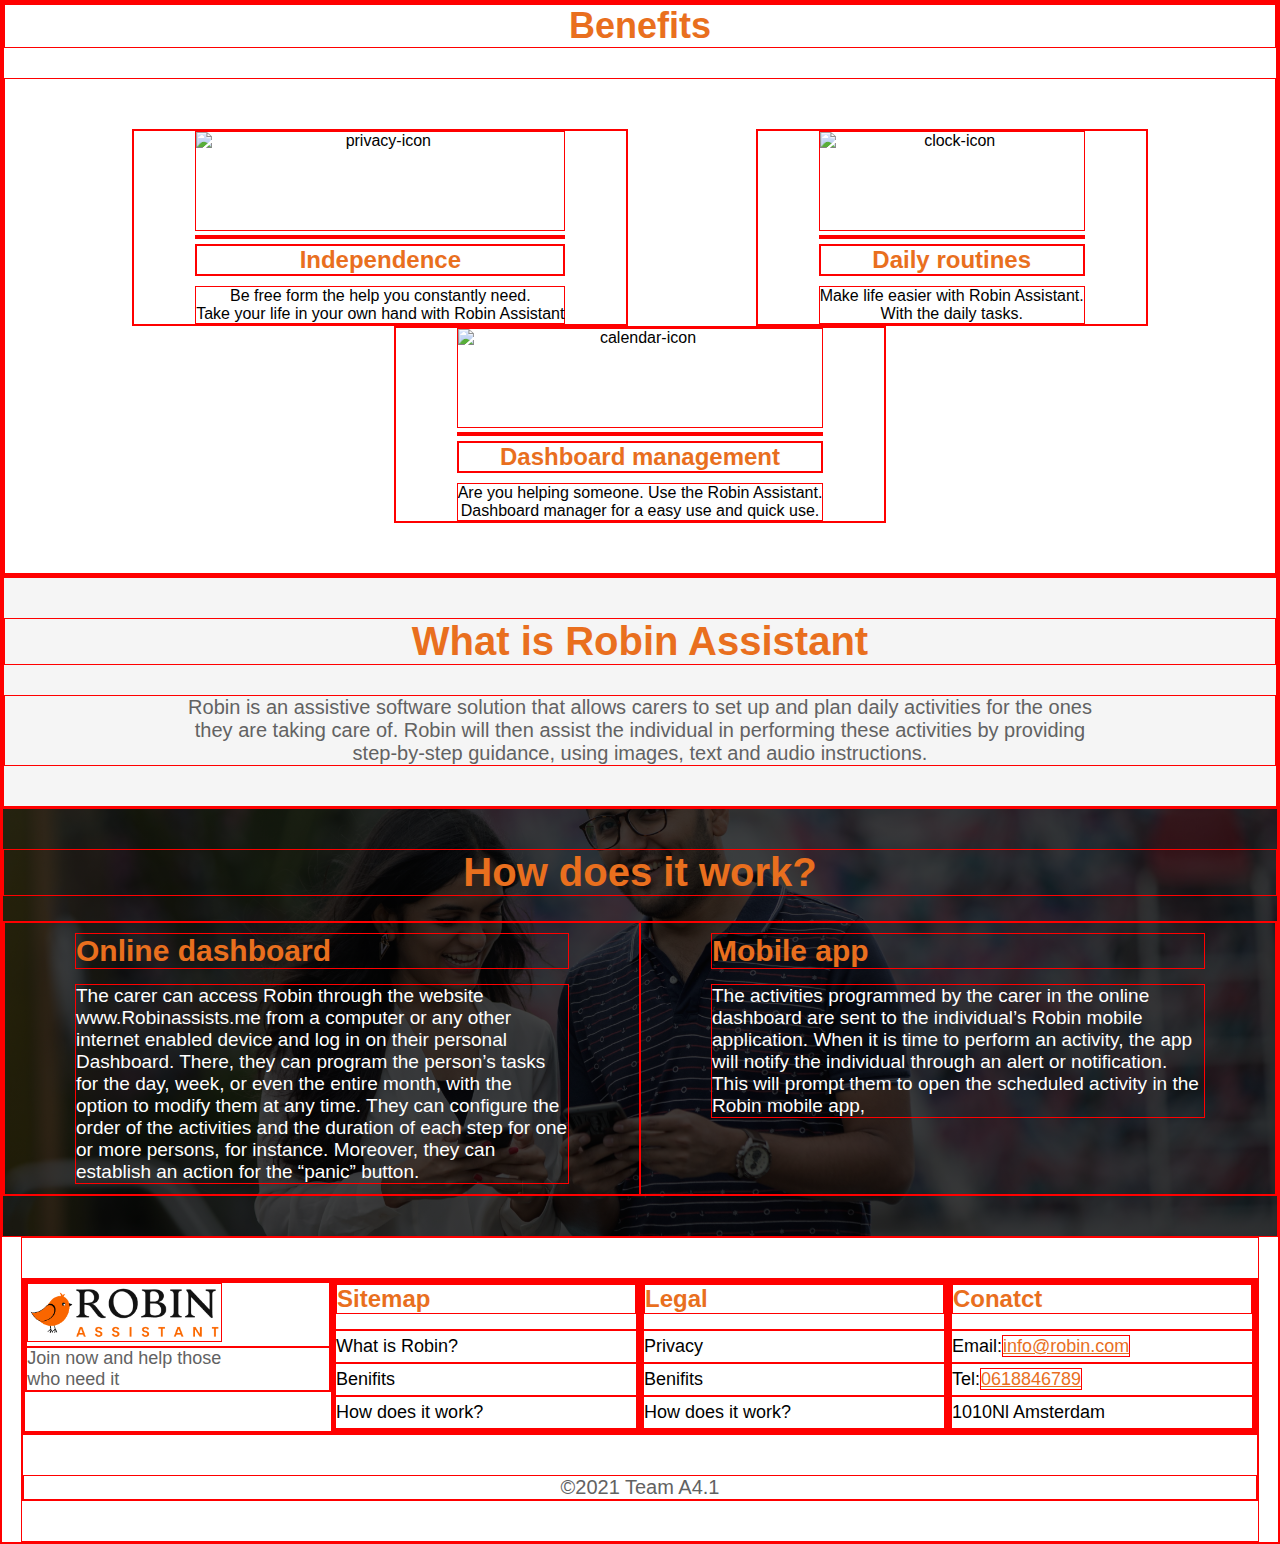
==== index.html @ 7939c88d "alles in de index geplakt" ====
<!DOCTYPE html>
<html lang="en">
<head>
    <meta charset="UTF-8">
    <meta http-equiv="X-UA-Compatible" content="IE=edge">
    <meta name="viewport" content="width=device-width, initial-scale=1.0">
    <title>Document</title>
    <link rel="stylesheet" href="benefits.css">
    <link rel="stylesheet" href="WhatisRobi.css">
    <link rel="stylesheet" href="HowdoesItWork.css">
    <link rel="stylesheet" href="footer.css">
</head>
<body>
    <section class="benefits">
        <div class="benefits__wrapper">
            <h1 class="benefits__head" style="text-align: center;">Benefits</h1>
            <ul class="benefits__list">
                <li class="benefits__item">
                    <div class="benefits__content">
                        <img class="benefits__icon" src="/Robin-Assistant/images/eye.svg" alt="privacy-icon">
                        <div class=""><hr></div>
                        <div class="benefits__title"><h2>Independence</h2></div>
                        <div class="benefits__text">Be free form the help you constantly need. <br> Take your life in your own hand with Robin Assistant</div>
                    </div>
                </li>
                <li class="benefits__item">
                    <div class="benefits__content">
                        <img class="benefits__icon" src="/Robin-Assistant/images/clock.svg" alt="clock-icon">
                        <div class=""><hr></div>
                        <div class="benefits__title"><h2>Daily routines</h2></div>
                        <div class="benefits__text">Make life easier with Robin Assistant. <br> With the daily tasks.</div>
                    </div>
                </li>
                <li class="benefits__item">
                    <div class="benefits__content">
                        <img class="benefits__icon" src="/Robin-Assistant/images/calendar.svg" alt="calendar-icon">
                        <div class=""><hr></div>
                        <div class="benefits__title"><h2>Dashboard management</h2></div>
                        <div class="benefits__text">Are you helping someone. Use the Robin Assistant. <br> Dashboard manager for a easy use and quick use.</div>
                    </div>
                </li>
            </ul>
        </div>
    </section>
    <section class="WhatisRobin">
        <div class="WhatisRobin__wrapper">
            <h1>What is Robin Assistant</h1>
            <p>Robin is an assistive software solution that allows carers to set up and plan daily activities for the ones <br>
                 they are taking care of. Robin will then assist the individual in performing these activities by providing <br>
                  step-by-step guidance, using images, text and audio instructions.</p>
        </div>
    </section>
    <section class="HowdoesItWork">
        <h1 class="HowdoesItWork__title">How does it work?</h1>
        <div class="HowdoesItWork__wrapper">
            <div class="HowdoesItWork__left">
                <h2 class="HowdoesItWork__title">Online dashboard</h2>
                <p class="HowdoesItWork__text">The carer can access Robin through the website www.Robinassists.me from a computer or any other internet enabled device and log in on their personal Dashboard. There, they can program the person’s tasks for the day, week, or even the entire month, with the option to modify them at any time. They can configure the order of the activities and the duration of each step for one or more persons, for instance. Moreover, they can establish an action for the “panic” button.</p>
            </div>
            <div class="HowdoesItWork__right">
                <h2 class="HowdoesItWork__title">Mobile app</h2>
                <p class="HowdoesItWork__text">The activities programmed by the carer in the online dashboard are sent to the individual’s Robin mobile application. When it is time to perform an activity, the app will notify the individual through an alert or notification. This will prompt them to open the scheduled activity in the Robin mobile app,</p>
            </div>
        </div>
    </section>
    <footer>
        <div class="footer__wrapper">
            <ul class="footer__list">
 
                <li class="footer__item footer__one">
                    <div class="footer__content">
                        <a href="#"><img class="footer__img" src="/images/robin-bird-nobg.png" alt="footer-logo"></a>
                        <p>Join now and help those <br> who need it</p>
                    </div>
                </li>
 
                <li class="footer__item footer__two">
                    <div class="footer__content">
                        <ul class="footer__list">
                            <li class="footer__item"><h2 class="footer__item--title">Sitemap</h2></li>
                            <li class="footer__item footer__item--li">What is Robin?</li>
                            <li class="footer__item footer__item--li">Benifits</li>
                            <li class="footer__item footer__item--li">How does it work?</li>
                        </ul>
                    </div>
                </li>
 
                <li class="footer__item footer__three">
                 <div class="footer__content">
                     <ul class="footer__list">
                         <li class="footer__item"><h2 class="footer__item--title">Legal</h2></li>
                         <li class="footer__item footer__item--li">Privacy</li>
                         <li class="footer__item footer__item--li">Benifits</li>
                         <li class="footer__item footer__item--li">How does it work?</li>
                     </ul>
                 </div>
                </li>
                
                <li class="footer__item footer__four">
                 <div class="footer__content">
                     <ul class="footer__list">
                         <li class="footer__item"><h2 class="footer__item--title">Conatct</h2></li>
                         <li class="footer__item footer__item--li">Email:<a href="">info@robin.com</a></li>
                         <li class="footer__item footer__item--li">Tel:<a href="">0618846789</a></li>
                         <li class="footer__item footer__item--li">1010Nl Amsterdam</li>
                     </ul>
                 </div>
                </li>
            </ul>
        </div>
        <div class="footer__lower">
         <p> &copy;2021 Team A4.1</p>
        </div>
     </footer>
</body>
</html>
---- benefits.css ----
*{
    margin: 0;
    padding: 0;
    border: 1px solid red;
    box-sizing: border-box;
    font-family: 'Noto Sans JP', sans-serif;
}
.benefits{
    
}
.benefits__wrapper{

}
.benefits__head{
    color:  #E96F1E;
    font-weight: 700;
    font-size: 36px;
}
.benefits__list{
padding: 50px 0;
display: flex;
flex-wrap: wrap;
list-style-type: none;
justify-content: space-evenly;
}
.benefits__item{

}
.benefits__content{
    display: flex;
    flex-direction: column;
    padding: 0 61px;
    text-align: center;
}
.benefits__title{
    color:  #E96F1E;
    font-weight: 700;
    margin: 5px 0 10px 0;
}
.benefits__icon{
    height: 100px;
    width: auto;
    margin-bottom: 4px;
}


@media(max-width: 425px) { 
    .benefits__item{
margin-bottom: 20px;
    }
 }
@media (min-width: 426px) and (max-width: 768px) { 
    .benefits__item{
        margin-bottom: 20px;
            }
 }
 @media (min-width: 769px) and (max-width: 1024px) { 
    .benefits__item{
        margin-bottom: 20px;
            }
 }
---- WhatisRobi.css ----
*{
    margin: 0;
    padding: 0;
    border: 1px solid red;
    box-sizing: border-box;
    font-family: 'Noto Sans JP', sans-serif;
}
.WhatisRobin{
    background-color: #F5F5F5;
}
.WhatisRobin__wrapper{
    padding: 40px 0;
   text-align: center;

   
}
h1{
    margin-bottom: 30px;
    color: #E96F1E;
    font-size: 40px;
}
p{
    color: #626262; 
    font-size: 20px;
}
---- HowdoesItWork.css ----
*{
    margin: 0;
    padding: 0;
    border: 1px solid red;
    box-sizing: border-box;
    font-family: 'Noto Sans JP', sans-serif;
}
.HowdoesItWork {
    background-image:
    linear-gradient(to bottom, rgba(0, 0, 0, 0.73), rgba(0, 0, 0, 0.73)),
    url('images/StockSnap_6XELVX8KAN.jpg');
    background-color: #cccccc; /* Used if the image is unavailable */
    
    background-position: center; /* Center the image */
    background-repeat: no-repeat; /* Do not repeat the image */
    background-size: cover; /* Resize the background image to cover the entire container */
  }
  .HowdoesItWork{
      padding: 40px 0;
  }

  .HowdoesItWork__wrapper{
      display: flex;
      text-align: center;
      flex-wrap: wrap;
  }
  .HowdoesItWork__left{
      padding: 10px 70px;
      flex: 1 1 50%;
  }
  .HowdoesItWork__right{
    padding: 10px 70px;
    flex: 1 1 50%;
}
.HowdoesItWork .HowdoesItWork__title{
    color: #E96F1E;
    text-align: center;
    font-size: 40px;
    margin-bottom: 25px;
}
.HowdoesItWork__left .HowdoesItWork__title{
    color: #E96F1E;
    text-align: left;
    font-size: 30px;
    margin-bottom: 15px;
}
.HowdoesItWork__right .HowdoesItWork__title{
    color: #E96F1E;
    text-align: left;
    font-size: 30px;
    margin-bottom: 15px;
}

.HowdoesItWork__left .HowdoesItWork__text{
    color: #fff;
    text-align: left;
    font-size: 19px;
}
.HowdoesItWork__right .HowdoesItWork__text{
    color: #fff;
    text-align: left;
    font-size: 19px;
}
---- footer.css ----
* {
    margin: 0;
    padding: 0;
    box-sizing: border-box;
}


footer {
    max-width: 97%;
    margin: auto;
    font-family: 'Noto Sans JP', sans-serif;
    border: 1px solid red;
    padding: 40px 0;
}
.footer__wrapper{
    
}
.footer__wrapper .footer__list {
    display: flex;
    list-style-type: none;
    justify-content: space-evenly;
    flex-wrap: wrap;
}

.footer__wrapper .footer__list .footer__item {
    flex: 1 1 25%;
}

.footer__content {
    display: flex;
    flex-direction: column;
}
.footer__content p{
        font-size: 18px;
}
.footer__item--title {
    color:  #E96F1E;
font-weight: 700;
margin-bottom: 15px;
}
.footer__two .footer__content .footer__list {
    display: flex;
    flex-direction: column;
}

.footer__three .footer__content .footer__list {
    display: flex;
    flex-direction: column;
}

.footer__four .footer__content .footer__list {
    display: flex;
    flex-direction: column;
}

.footer__one .footer__content .footer__img {
    height: 59px;
    width: auto;
}
li.footer__item.footer__item--li {
    padding: 5px 0;
    font-size: 18px;
}
.footer__lower{
    padding: 40px 0 0 0;
    text-align: center;
    color: #959595;
}
li a{
color: #E96F1E;
}

@media(max-width: 425px) { 
    .footer__one{
        margin-bottom: 20px;
    }
    .footer__wrapper .footer__list .footer__item {
        flex: 1 1 100%;
    }
    ul.footer__list {
        text-align: center;
    }
 }
@media (min-width: 426px) and (max-width: 768px) { 
    .footer__wrapper .footer__list .footer__item {
        flex: 1 1 50%;
    }
    ul.footer__list {
        text-align: center;
    }
 }
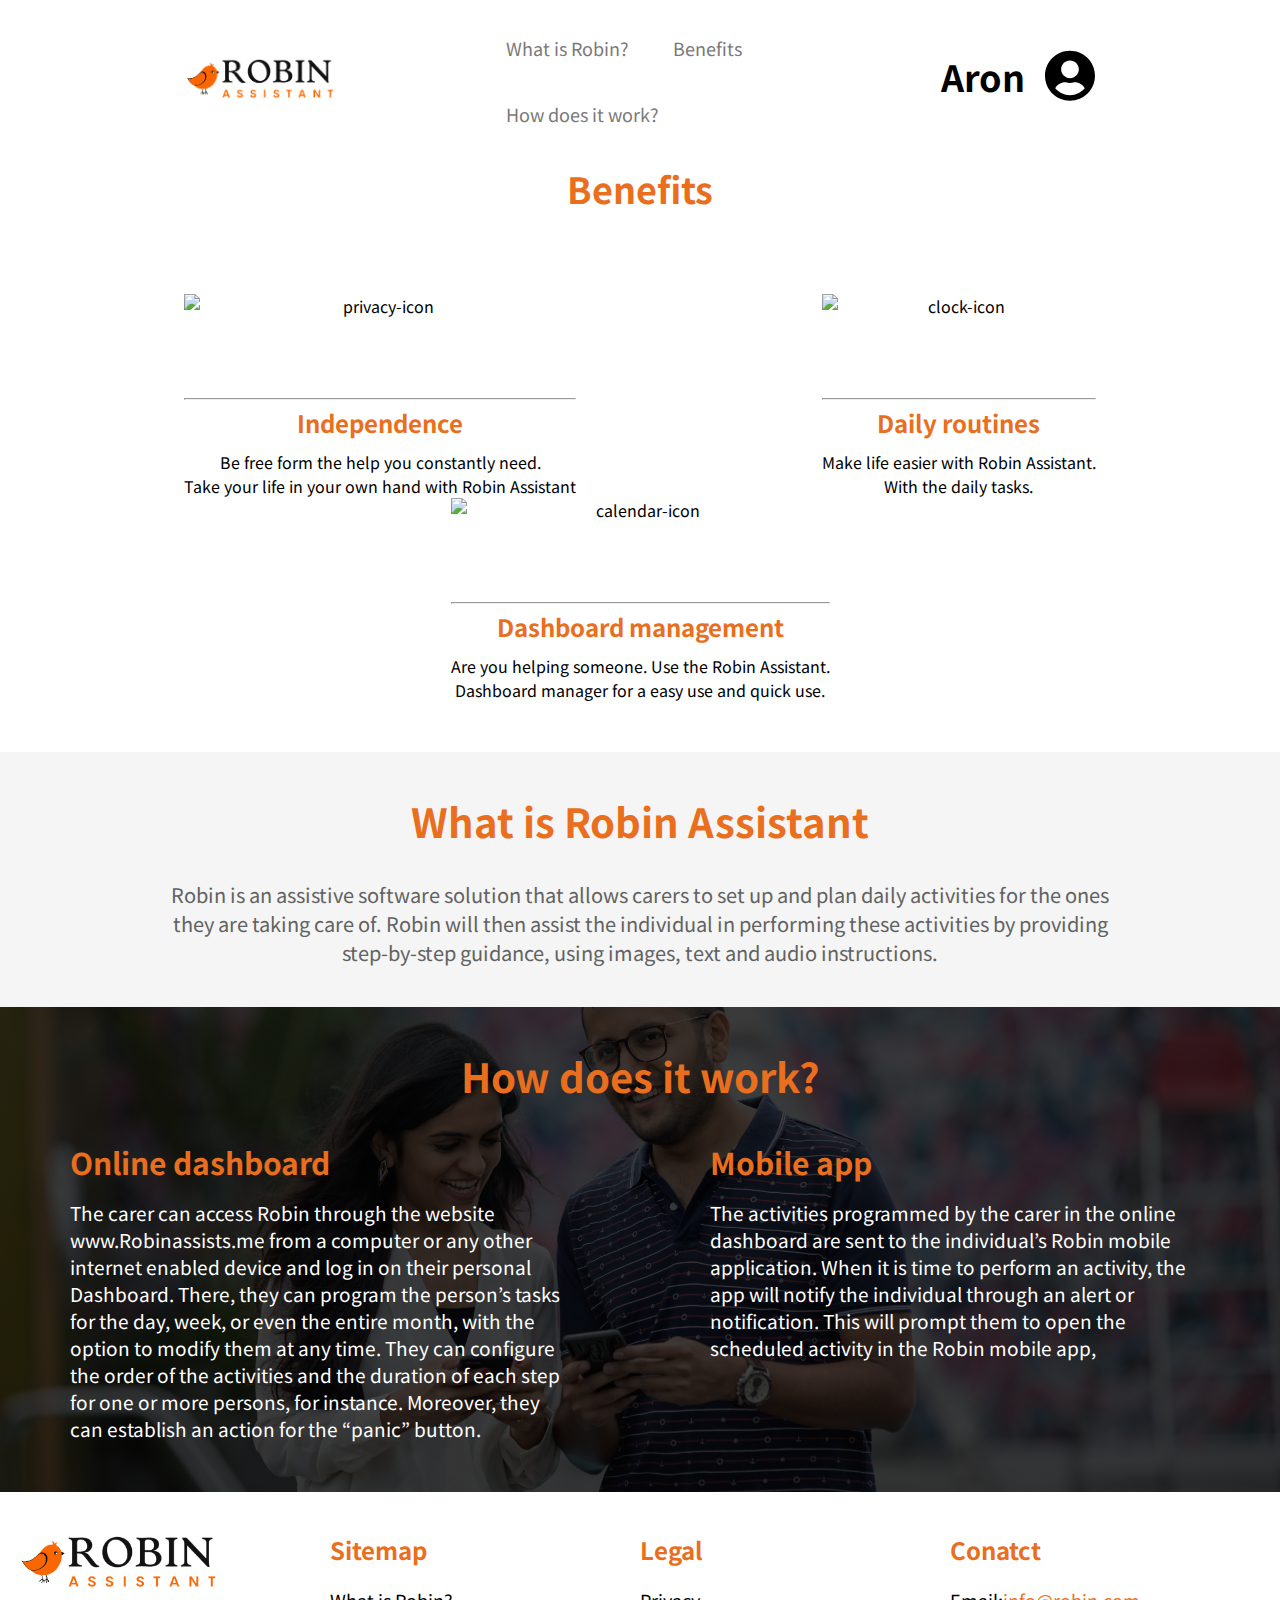
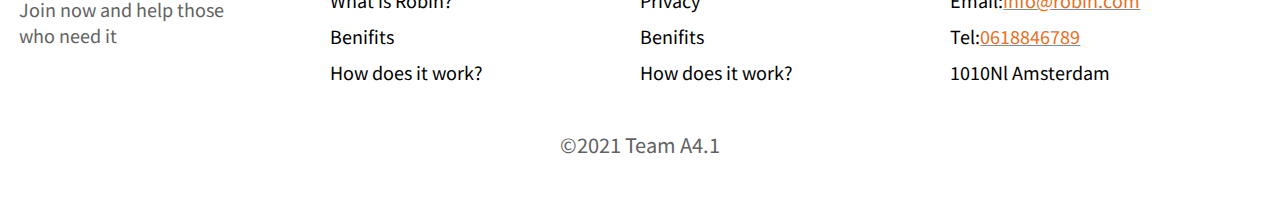
==== commit ceb10d0d: "Updated index with header" ====
--- a/index.html
+++ b/index.html
@@ -3,14 +3,61 @@
 <head>
     <meta charset="UTF-8">
     <meta http-equiv="X-UA-Compatible" content="IE=edge">
+    <meta name="description" content="">
+    <meta name="keywords" content="">
     <meta name="viewport" content="width=device-width, initial-scale=1.0">
-    <title>Document</title>
+    <link href="https://fonts.googleapis.com/css2?family=Noto+Sans+JP:wght@300;400;700&display=swap" rel="stylesheet">
+    <title>Robin Assistant</title>
+    <link rel="stylesheet" href="header.css">
     <link rel="stylesheet" href="benefits.css">
     <link rel="stylesheet" href="WhatisRobi.css">
     <link rel="stylesheet" href="HowdoesItWork.css">
     <link rel="stylesheet" href="footer.css">
 </head>
 <body>
+    <header>
+        <div class="container">
+            <div class="header__top">
+                <div class="mobile-btn">
+                    <a class=""><svg viewBox="0 0 100 80" width="40" height="40">
+                        <rect width="100" height="20"></rect>
+                        <rect y="30" width="100" height="20"></rect>
+                        <rect y="60" width="100" height="20"></rect>
+                      </svg></a>
+                </div>
+
+            </div>
+
+            <div class="header__bottom">
+                
+                <div class="logo">
+                    <a href="#"><img src="images/robin-bird-nobg.png" alt="Het logo van Robin Assistant."></a>
+                </div>
+        
+                <nav class="navbar">
+                    <div class="nav__wrapper">
+                        <ul>
+                            <li class="nav__item"><a href="#">What is Robin?</a></li>
+                            <li class="nav__item"><a href="#">Benefits</a></li>
+                            <li class="nav__item"><a href="#">How does it work?</a></li>
+                        </ul>
+                    </div>
+                </nav>
+               
+                    <a class="user" href="">
+                        <span class="user__name">Aron</span>
+                        <div class="user__image">                           
+                            <svg aria-hidden="true" focusable="false" data-prefix="fas" data-icon="user-circle" class="svg-inline--fa fa-user-circle fa-w-16" role="img" xmlns="http://www.w3.org/2000/svg" viewBox="0 0 496 512">
+                            <path fill="currentColor" d="M248 8C111 8 0 119 0 256s111 248 248 248 248-111 248-248S385 8 248 8zm0 96c48.6 0 88 39.4 88 88s-39.4 88-88 88-88-39.4-88-88 39.4-88 88-88zm0 344c-58.7 0-111.3-26.6-146.5-68.2 18.8-35.4 55.6-59.8 98.5-59.8 2.4 0 4.8.4 7.1 1.1 13 4.2 26.6 6.9 40.9 6.9 14.3 0 28-2.7 40.9-6.9 2.3-.7 4.7-1.1 7.1-1.1 42.9 0 79.7 24.4 98.5 59.8C359.3 421.4 306.7 448 248 448z"></path></svg>
+                        </div>
+                    </a>
+    
+            
+    
+            </div>
+
+        </div>
+    </header>
     <section class="benefits">
         <div class="benefits__wrapper">
             <h1 class="benefits__head" style="text-align: center;">Benefits</h1>
@@ -112,5 +159,8 @@
          <p> &copy;2021 Team A4.1</p>
         </div>
      </footer>
+
+     
+    <script src="header.js"></script>
 </body>
 </html>--- a/header.css
+++ b/header.css
@@ -0,0 +1,152 @@
+* {
+    margin: 0;
+    padding: 0;
+    box-sizing: border-box;
+}
+
+.container {
+    max-width: 1300px;
+    margin: 0 auto;
+    padding: 0 15px;
+}
+
+.header__top {
+    position: relative;
+}
+
+.header__bottom {
+    display: flex;
+    justify-content: space-between;
+    padding: 15px 0;
+    align-items: center;
+    
+}
+
+header .logo img{
+    max-width: 150px;
+}
+
+nav {
+    display: none;
+    position: absolute;
+    top: 0;
+    left: 0;
+    width: 100%;
+    height: 100%;
+    background: #000000;
+    padding-top: 80px;
+}
+
+nav.is-open { display: block; }
+
+
+nav ul {
+    padding: 0;
+    margin: 0;
+    list-style-type: none;
+}
+
+
+
+.nav__item a {
+    text-decoration: none;
+    padding: 20px;
+    color: #ffffff;
+    display: block;
+    font-size: 18px;
+}
+
+.user {
+    color: #000000;
+    text-decoration: none;
+    display: inline-block;
+    font-weight: bold;
+    font-size: 36px;
+    display: flex;
+}
+
+
+.user__image { 
+    width: 50px;
+    margin-left: 20px;
+}
+
+.user__name {
+    display: none;
+ }
+
+.mobile-btn {
+    z-index: 100;
+    padding: 20px 0;
+    fill: #7A7979;
+    display: inline-block;
+    position: relative;
+}
+
+button {
+    padding: 0;
+    margin: 0;
+    background: none;
+    border: none;
+}
+
+/*****MEDIA QUERIES*****/
+
+
+@media screen and (min-width: 425px) {
+    .user__name {
+        display: block;
+    }
+}
+
+@media screen and (min-width: 768px) {
+
+    .container {
+        max-width: 675px;
+    }
+
+
+    
+}
+
+@media screen and (min-width: 1024px) {
+
+    .container {
+        max-width: 940px;
+    }
+
+    .nav__item {
+        display: inline-block;
+    }
+
+    .nav__item a {
+        color: #7A7979;
+    }
+
+    .nav__item a:hover {
+        color: #000000;
+    }
+    
+    nav {
+        display: block;
+        position: static;
+        padding: 0;
+        background: none;
+        width: 50%;
+        margin-left: auto;
+    }
+    
+
+    .mobile-btn {
+        display: none;
+    }
+    
+}
+
+
+@media screen and (min-width: 1400px) {
+    .container {
+        max-width: 1200px;
+    }
+
+}
--- a/benefits.css
+++ b/benefits.css
@@ -1,7 +1,7 @@
 *{
     margin: 0;
     padding: 0;
-    border: 1px solid red;
+    /* border: 1px solid red; */
     box-sizing: border-box;
     font-family: 'Noto Sans JP', sans-serif;
 }
--- a/WhatisRobi.css
+++ b/WhatisRobi.css
@@ -1,7 +1,7 @@
 *{
     margin: 0;
     padding: 0;
-    border: 1px solid red;
+    /* border: 1px solid red; */
     box-sizing: border-box;
     font-family: 'Noto Sans JP', sans-serif;
 }
--- a/HowdoesItWork.css
+++ b/HowdoesItWork.css
@@ -1,7 +1,7 @@
 *{
     margin: 0;
     padding: 0;
-    border: 1px solid red;
+    /* border: 1px solid red; */
     box-sizing: border-box;
     font-family: 'Noto Sans JP', sans-serif;
 }
--- a/footer.css
+++ b/footer.css
@@ -9,7 +9,7 @@
     max-width: 97%;
     margin: auto;
     font-family: 'Noto Sans JP', sans-serif;
-    border: 1px solid red;
+    /* border: 1px solid red; */
     padding: 40px 0;
 }
 .footer__wrapper{
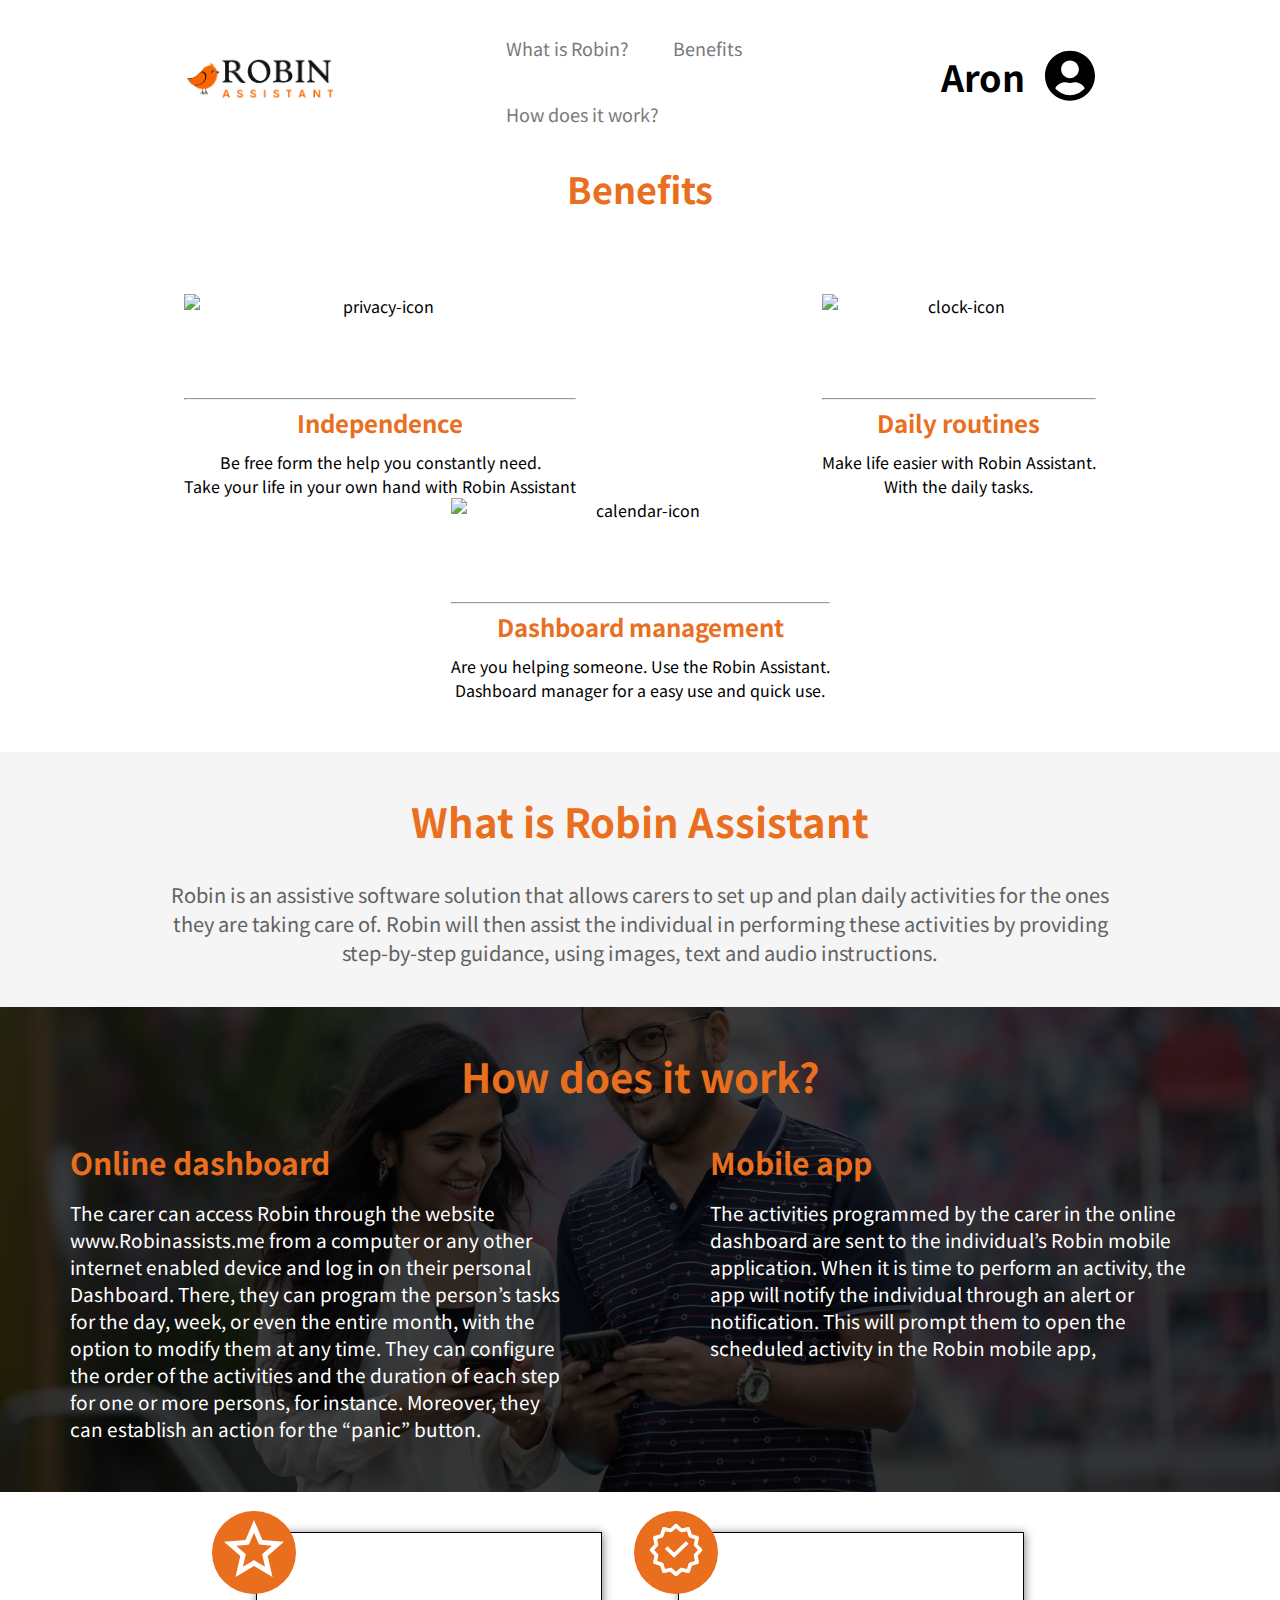
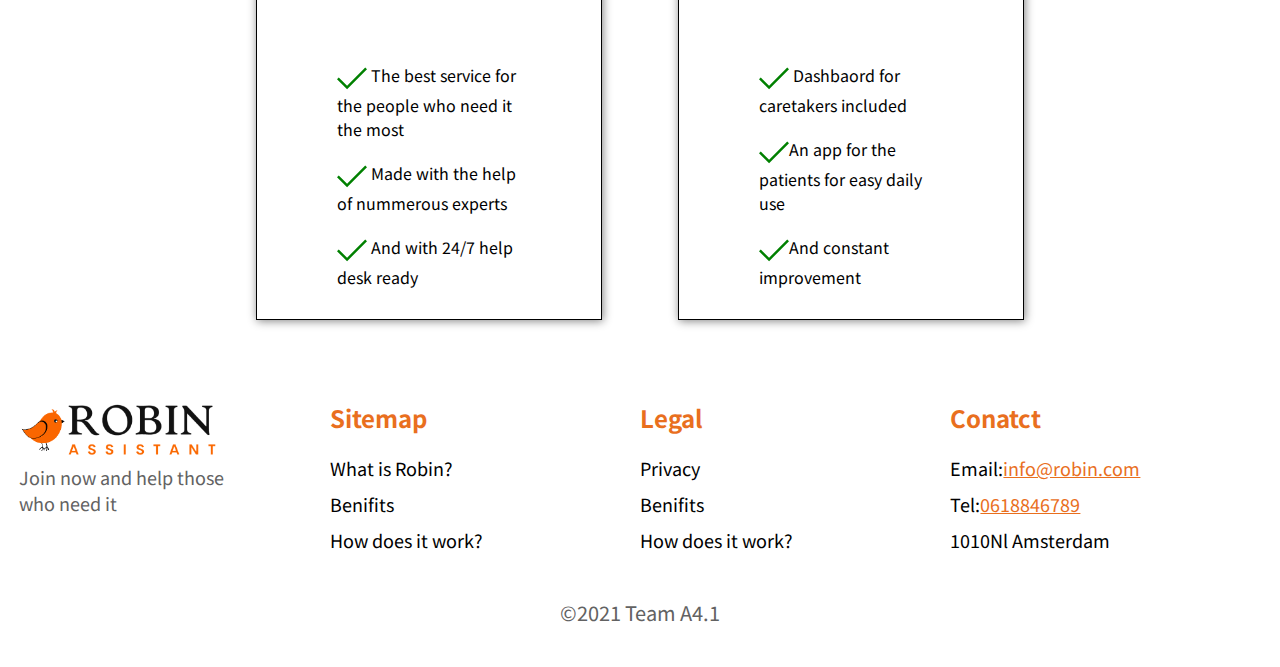
==== commit 0366453a: "card helemaal responsive plus included in index.html" ====
--- a/index.html
+++ b/index.html
@@ -12,6 +12,7 @@
     <link rel="stylesheet" href="benefits.css">
     <link rel="stylesheet" href="WhatisRobi.css">
     <link rel="stylesheet" href="HowdoesItWork.css">
+    <link rel="stylesheet" href="cards.css">
     <link rel="stylesheet" href="footer.css">
 </head>
 <body>
@@ -110,6 +111,44 @@
             </div>
         </div>
     </section>
+    <section class="cards">
+        <div class="cards__wrapper">
+            <ul class="cards__list">
+                <li class="cards__item">
+                    <div class="cards__inner">
+                        <div class="cards__top">
+                            <div class="cards__circle">
+                                <img src="/images/star.svg" style="height: 60px; width: auto; text-align: center;" alt="icons">
+                        </div>
+                    </div>
+                    <div class="cards__bottom">
+                        <ul class="cards__list">
+                            <li class="cards__item"><img class="cards__item--check" src="/images/check.svg" alt="green-check">  The best service for the people who need it the most</li>
+                            <li class="cards__item"><img class="cards__item--check" src="/images/check.svg" alt="green-check">  Made with the help of nummerous experts</li>
+                            <li class="cards__item"><img class="cards__item--check" src="/images/check.svg" alt="green-check">  And with 24/7 help desk ready</li>
+                        </ul>
+                    </div>
+                    </div>
+                </li>
+                <li class="cards__item">
+                    <div class="cards__inner">
+                        <div class="cards__top">
+                            <div class="cards__circle">
+                                <img src="/images/card-check.svg" style="height: 60px; width: auto; text-align: center;" alt="icons">
+                            </div>
+                        </div>
+                        <div class="cards__bottom">
+                            <ul class="cards__list">
+                                <li class="cards__item"><img class="cards__item--check" src="/images/check.svg" alt="green-check">  Dashbaord for caretakers included</li>
+                                <li class="cards__item"><img class="cards__item--check" src="/images/check.svg" alt="green-check">An app for the patients for easy daily use</li>
+                                <li class="cards__item"><img class="cards__item--check" src="/images/check.svg" alt="green-check">And constant improvement</li>
+                            </ul>
+                        </div>
+                    </div>
+                </li>
+            </ul>
+        </div>
+    </section>
     <footer>
         <div class="footer__wrapper">
             <ul class="footer__list">
--- a/HowdoesItWork.css
+++ b/HowdoesItWork.css
@@ -60,4 +60,15 @@
     color: #fff;
     text-align: left;
     font-size: 19px;
-}+}
+
+@media(max-width: 425px) { 
+    .HowdoesItWork__left {
+        padding: 9px 10px;
+        flex: 1 1 50%;
+    }
+    .HowdoesItWork__right {
+        padding: 9px 10px;
+        flex: 1 1 50%;
+    }
+ }--- a/cards.css
+++ b/cards.css
@@ -0,0 +1,114 @@
+*{
+    margin: 0;
+    padding: 0;
+    /* border: 1px solid red; */
+    box-sizing: border-box;
+    font-family: 'Noto Sans JP', sans-serif;
+}
+
+.cards{
+    padding: 40px 0;
+}
+.cards__wrapper{
+   max-width: 60%;
+   margin: 0 auto;
+}
+.cards__wrapper .cards__list{
+ display: flex;
+ justify-content: space-between;
+}
+.cards__wrapper .cards__list .cards__item{
+ flex: 0 1 45%;
+ list-style-type: none;
+ border: 1px solid black;
+ box-shadow: 1px 1px 9px gray;
+
+
+}
+
+.cards__wrapper .cards__list .cards__item .cards__inner{
+ flex-direction: column;
+ padding: 20px 80px;
+}
+.cards__wrapper .cards__list .cards__item .cards__inner .cards__bottom .cards__list{
+    flex-direction: column;
+   }
+   .cards__wrapper .cards__list .cards__item .cards__inner .cards__bottom .cards__list .cards__item{
+    list-style-type: none;
+    box-shadow: none;
+    border: none;
+    padding: 10px 0
+    
+   }
+
+   .cards__top{
+      position: relative;
+      height: 100px;
+   }
+   .cards__top .cards__circle{
+       border-radius: 100px;
+       padding: 9px 12px;
+       background-color: #E96F1E;
+       position: absolute;
+       top: -42px;
+       right: 225px;
+   }
+   .cards__bottom{
+    text-align: left;
+}
+.cards__item--check{
+    height: 30px;
+    vertical-align:middle;
+    width: auto;
+}
+
+@media(max-width: 425px) { 
+    .cards__wrapper .cards__list{
+        display: flex;
+        justify-content: space-between;
+        flex-wrap: wrap;
+       }
+    .cards__top .cards__circle {
+        top: -42px;
+        right: 82px;
+    }
+    .cards__wrapper .cards__list .cards__item .cards__inner {
+        flex-direction: column;
+        padding: 20px 16px;
+    }
+    .cards__wrapper {
+        max-width: 90%;
+        margin: 0 auto;
+    }
+    .cards__wrapper .cards__list .cards__item {
+        flex: 1 1 100%;
+        list-style-type: none;
+        border: 1px solid black;
+        box-shadow: 1px 1px 9px grey;
+        margin-bottom: 9px;
+    }
+ }
+@media (min-width: 426px) and (max-width: 768px) { 
+    .cards__top .cards__circle {
+        top: -42px;
+        right: 91px;
+    }
+    .cards__wrapper .cards__list .cards__item .cards__inner {
+        flex-direction: column;
+        padding: 20px 16px;
+    }
+    .cards__wrapper {
+        max-width: 89%;
+        margin: 0 auto;
+    }
+ }
+ @media (min-width: 769px) and (max-width: 1024px) { 
+    .cards__top .cards__circle {
+        top: -42px;
+        right: 91px;
+    }
+    .cards__wrapper .cards__list .cards__item .cards__inner {
+        flex-direction: column;
+        padding: 20px 16px;
+    }
+ }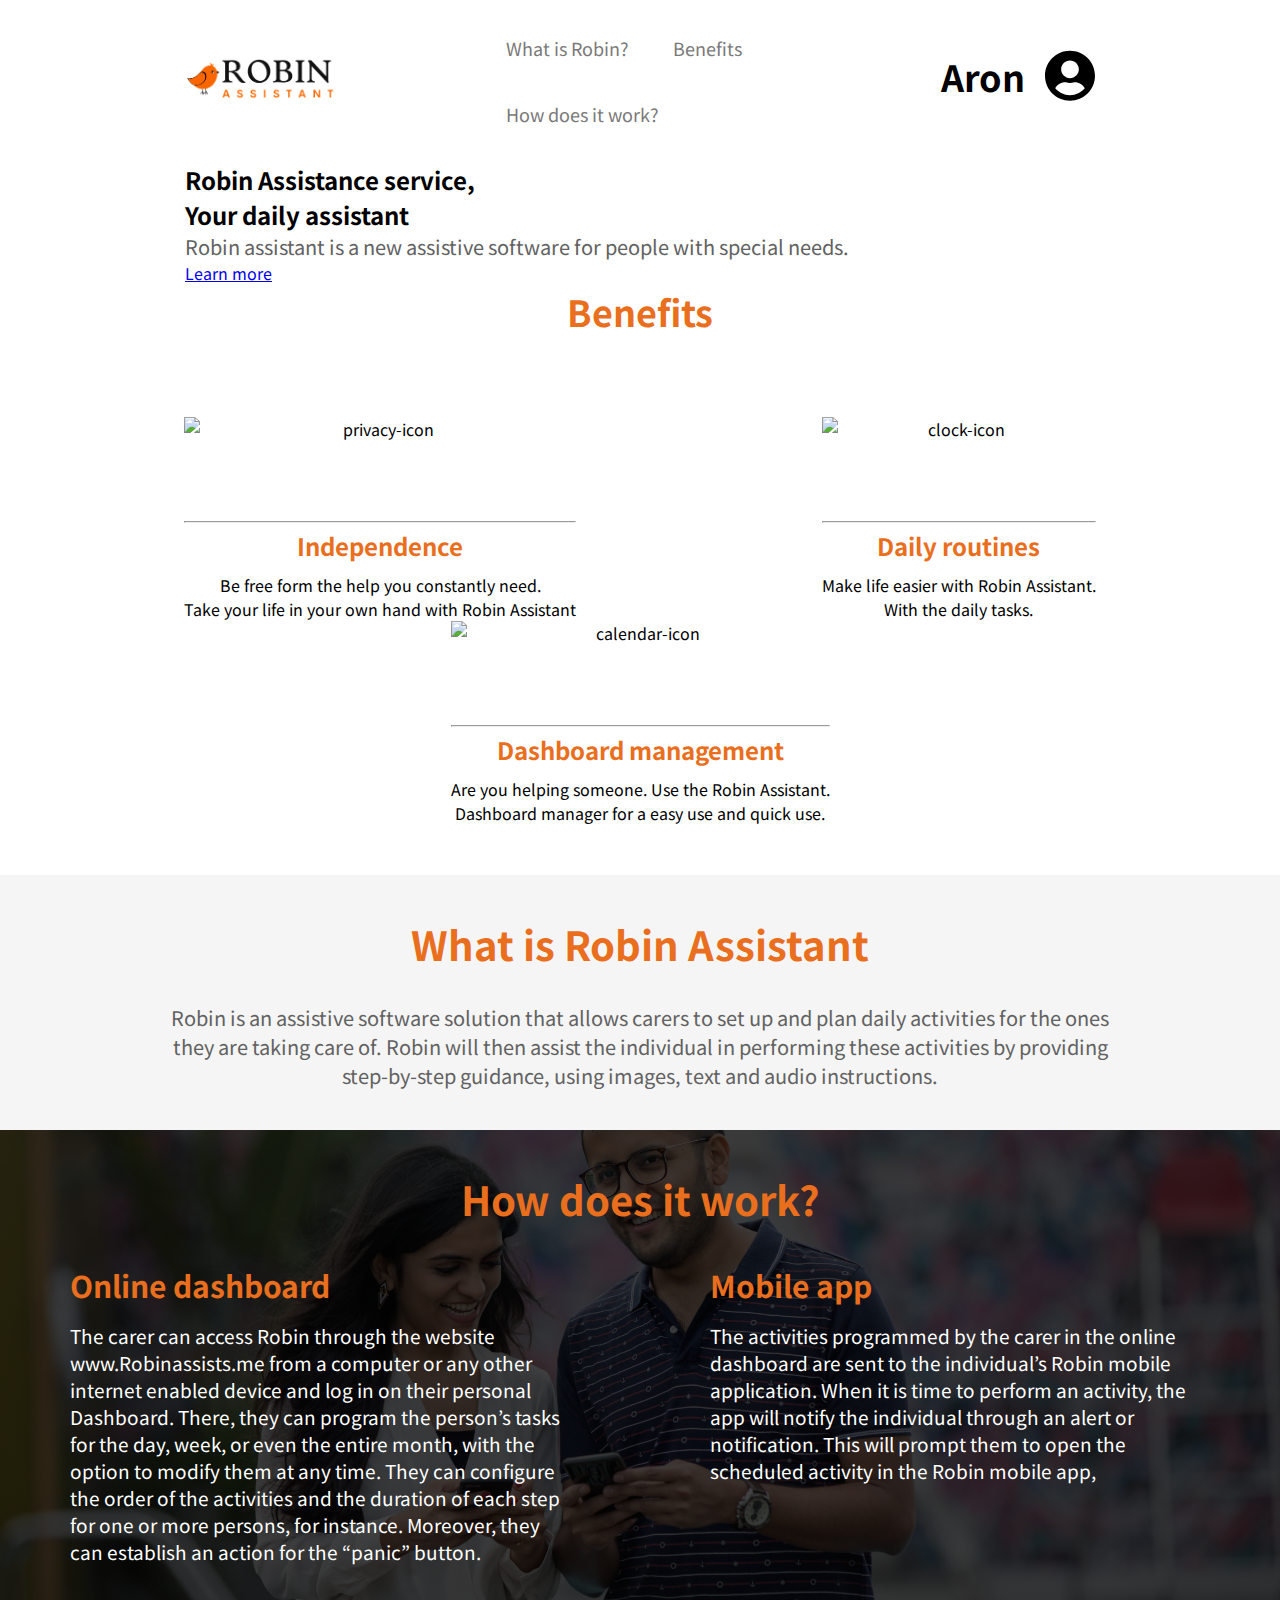
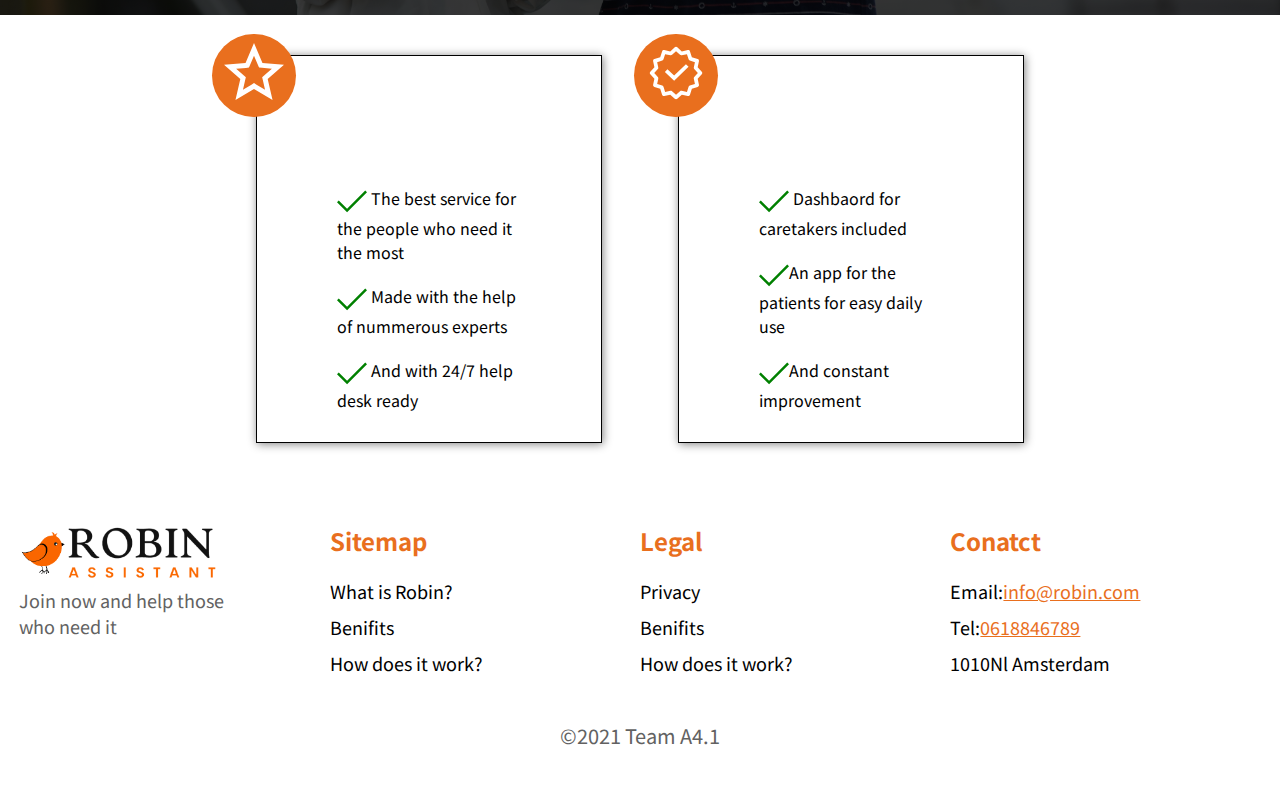
==== commit b796b838: "Update index.html" ====
--- a/index.html
+++ b/index.html
@@ -59,6 +59,15 @@
 
         </div>
     </header>
+    <div class="banner">
+        <div class="container">
+
+            <h2>Robin Assistance service, <br> Your daily assistant</h2>
+            <p>Robin assistant is a new assistive software for people with special needs.</p>
+            <a class="button" href="#">Learn more</a>
+
+        </div>
+    </div>
     <section class="benefits">
         <div class="benefits__wrapper">
             <h1 class="benefits__head" style="text-align: center;">Benefits</h1>
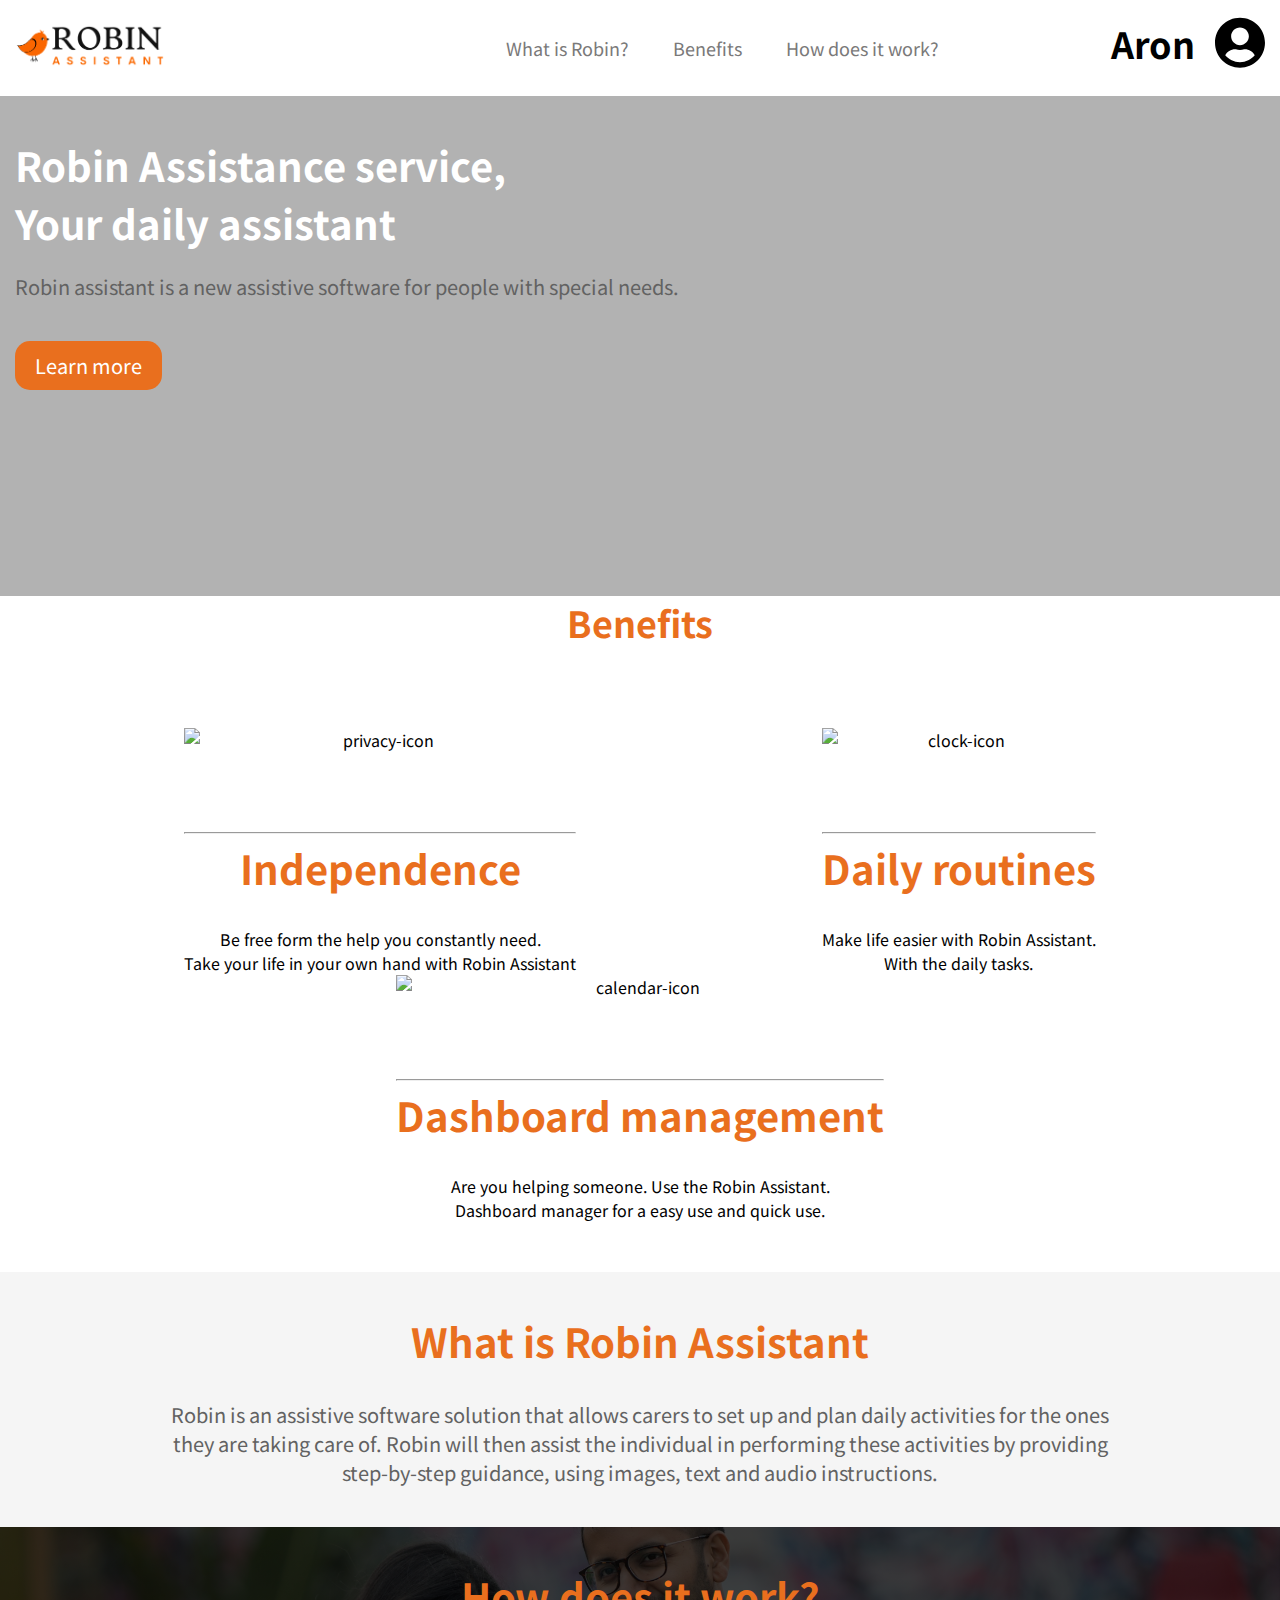
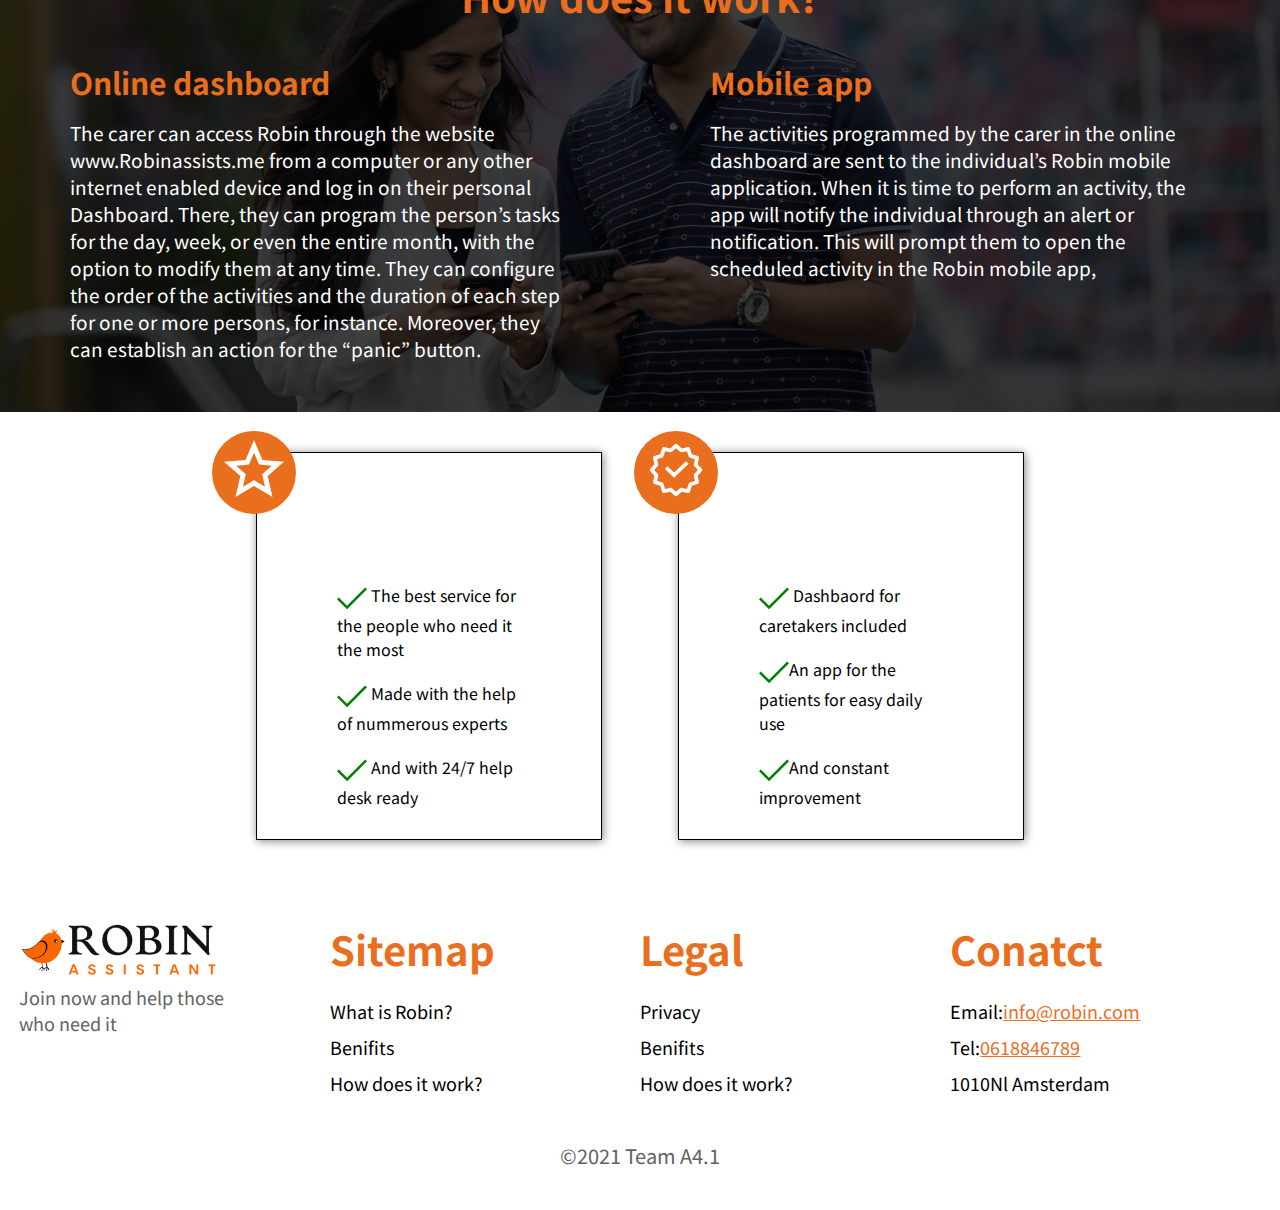
==== commit 246d0067: "Update index.html" ====
--- a/index.html
+++ b/index.html
@@ -9,6 +9,7 @@
     <link href="https://fonts.googleapis.com/css2?family=Noto+Sans+JP:wght@300;400;700&display=swap" rel="stylesheet">
     <title>Robin Assistant</title>
     <link rel="stylesheet" href="header.css">
+    <link rel="stylesheet" href="banner.css">
     <link rel="stylesheet" href="benefits.css">
     <link rel="stylesheet" href="WhatisRobi.css">
     <link rel="stylesheet" href="HowdoesItWork.css">
--- a/banner.css
+++ b/banner.css
@@ -0,0 +1,51 @@
+* {
+    margin: 0;
+    padding: 0;
+    box-sizing: border-box;
+}
+
+
+h2 {
+    font-size: 3rem;
+    margin-bottom: 20px;
+}
+
+
+.banner {
+    background: linear-gradient(0deg, rgba(0, 0, 0, 0.3), rgba(0, 0, 0, 0.3)), url('images/StockSnap_KJZZ3VQWN9.jpg');
+    height: 500px;
+    color: #ffff;
+    font-size: 20px;
+    padding: 40px 0;
+    
+}
+
+
+.button {
+    padding: 10px 20px;
+    background: #E96F1E;
+    color: #ffff;
+    display: inline-block;
+    text-decoration: none;
+    border-radius: 15px;
+    margin-top: 40px;
+
+    
+}
+
+.container {
+    padding: 0px 15px;
+    max-width: 1400px;
+    margin: 0 auto;
+
+}
+
+
+@media screen and (min-width: 425px) {
+
+    h2 {
+        font-size: 2.5rem;
+    }
+
+}
+
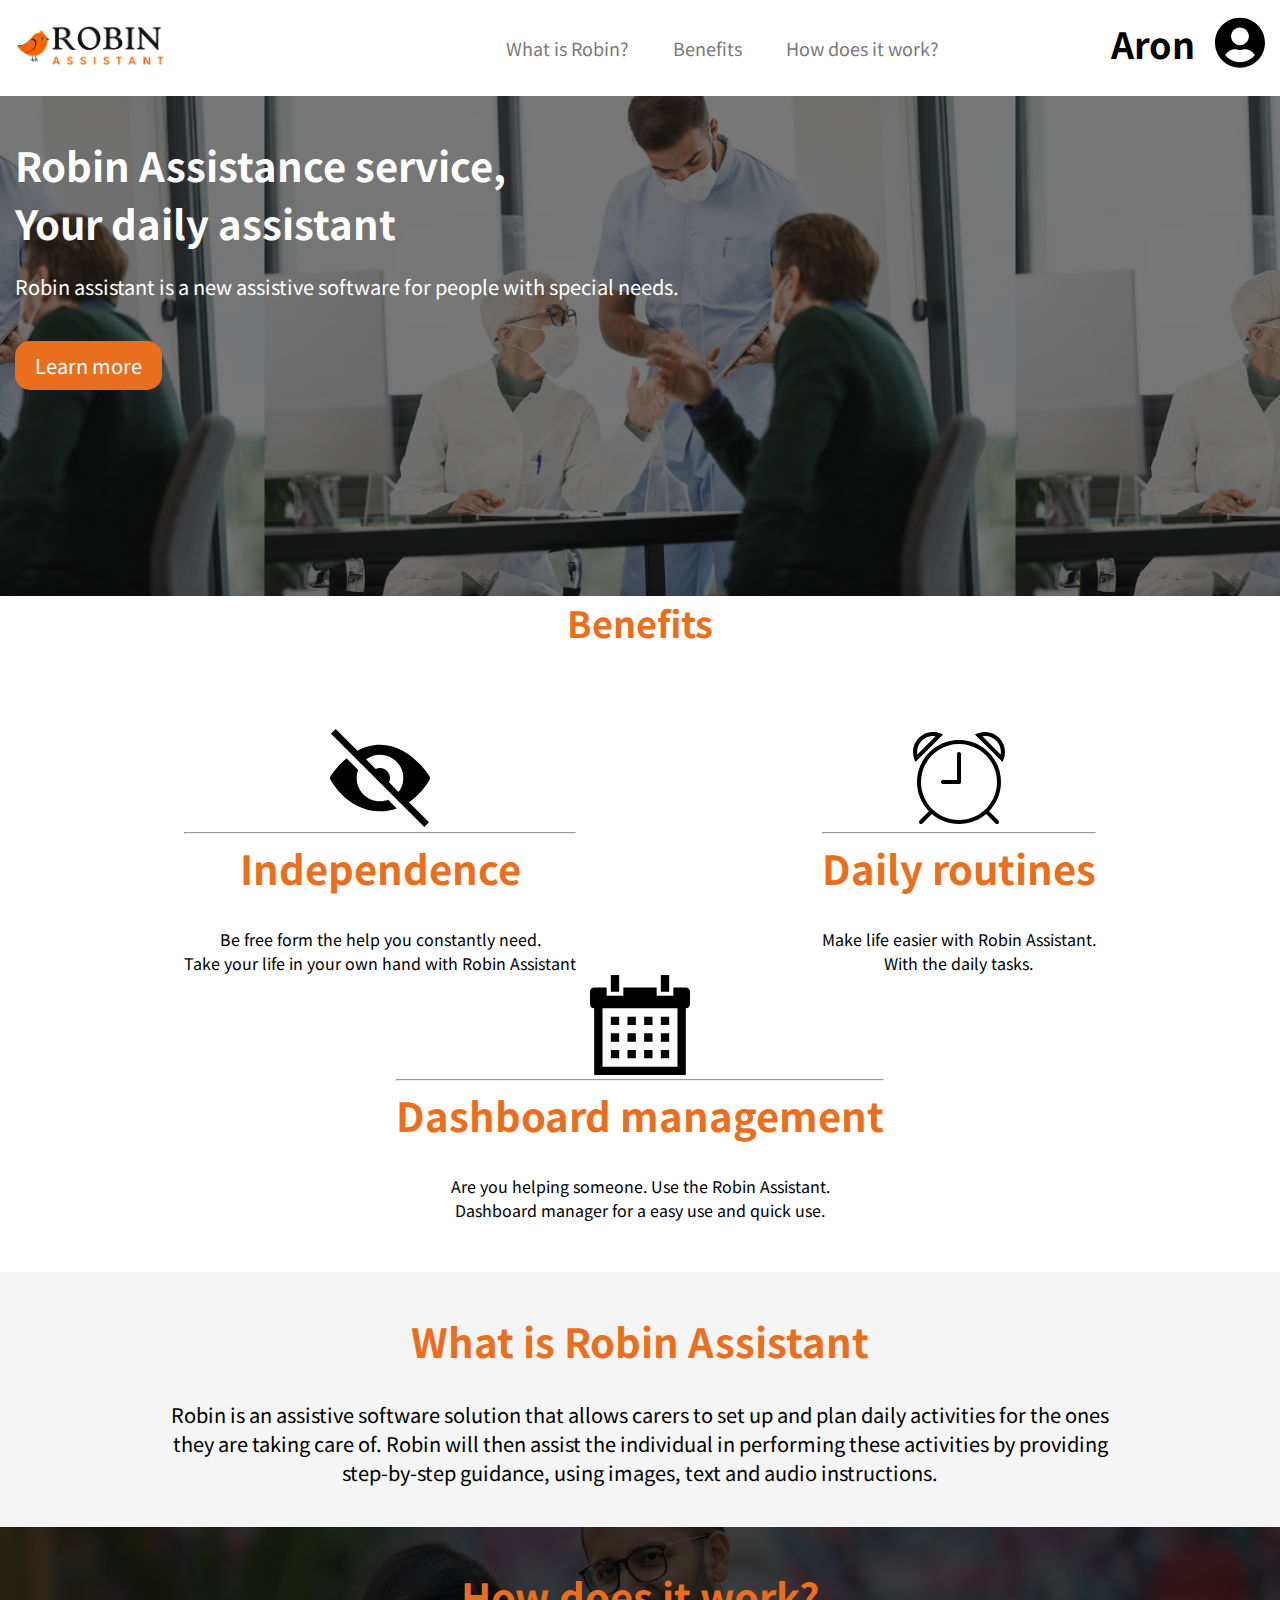
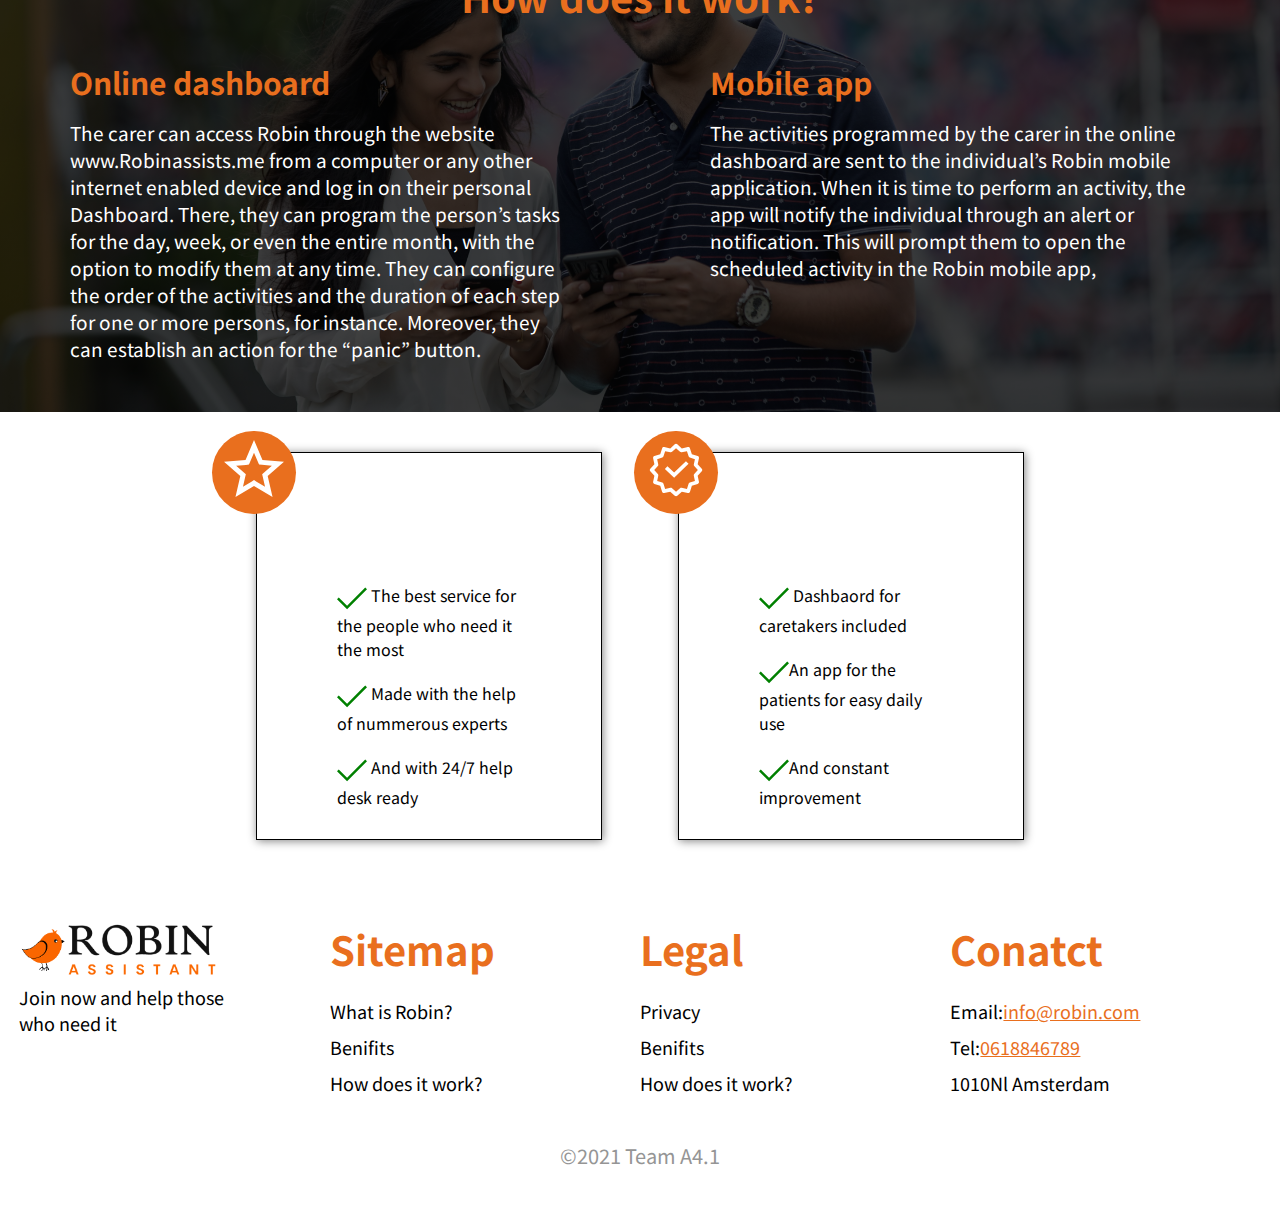
==== commit 6d403ceb: "icoontjes gefixt" ====
--- a/index.html
+++ b/index.html
@@ -8,13 +8,15 @@
     <meta name="viewport" content="width=device-width, initial-scale=1.0">
     <link href="https://fonts.googleapis.com/css2?family=Noto+Sans+JP:wght@300;400;700&display=swap" rel="stylesheet">
     <title>Robin Assistant</title>
-    <link rel="stylesheet" href="header.css">
+    <!--<link rel="stylesheet" href="header.css">
     <link rel="stylesheet" href="banner.css">
     <link rel="stylesheet" href="benefits.css">
     <link rel="stylesheet" href="WhatisRobi.css">
     <link rel="stylesheet" href="HowdoesItWork.css">
     <link rel="stylesheet" href="cards.css">
-    <link rel="stylesheet" href="footer.css">
+    <link rel="stylesheet" href="footer.css">-->
+
+    <link rel="stylesheet" href="main.css">
 </head>
 <body>
     <header>
@@ -75,7 +77,7 @@
             <ul class="benefits__list">
                 <li class="benefits__item">
                     <div class="benefits__content">
-                        <img class="benefits__icon" src="/Robin-Assistant/images/eye.svg" alt="privacy-icon">
+                        <img class="benefits__icon" src="images/eye.svg" alt="privacy-icon">
                         <div class=""><hr></div>
                         <div class="benefits__title"><h2>Independence</h2></div>
                         <div class="benefits__text">Be free form the help you constantly need. <br> Take your life in your own hand with Robin Assistant</div>
@@ -83,7 +85,7 @@
                 </li>
                 <li class="benefits__item">
                     <div class="benefits__content">
-                        <img class="benefits__icon" src="/Robin-Assistant/images/clock.svg" alt="clock-icon">
+                        <img class="benefits__icon" src="images/clock.svg" alt="clock-icon">
                         <div class=""><hr></div>
                         <div class="benefits__title"><h2>Daily routines</h2></div>
                         <div class="benefits__text">Make life easier with Robin Assistant. <br> With the daily tasks.</div>
@@ -91,7 +93,7 @@
                 </li>
                 <li class="benefits__item">
                     <div class="benefits__content">
-                        <img class="benefits__icon" src="/Robin-Assistant/images/calendar.svg" alt="calendar-icon">
+                        <img class="benefits__icon" src="images/calendar.svg" alt="calendar-icon">
                         <div class=""><hr></div>
                         <div class="benefits__title"><h2>Dashboard management</h2></div>
                         <div class="benefits__text">Are you helping someone. Use the Robin Assistant. <br> Dashboard manager for a easy use and quick use.</div>
@@ -128,14 +130,14 @@
                     <div class="cards__inner">
                         <div class="cards__top">
                             <div class="cards__circle">
-                                <img src="/images/star.svg" style="height: 60px; width: auto; text-align: center;" alt="icons">
+                                <img src="images/star.svg" style="height: 60px; width: auto; text-align: center;" alt="icons">
                         </div>
                     </div>
                     <div class="cards__bottom">
                         <ul class="cards__list">
-                            <li class="cards__item"><img class="cards__item--check" src="/images/check.svg" alt="green-check">  The best service for the people who need it the most</li>
-                            <li class="cards__item"><img class="cards__item--check" src="/images/check.svg" alt="green-check">  Made with the help of nummerous experts</li>
-                            <li class="cards__item"><img class="cards__item--check" src="/images/check.svg" alt="green-check">  And with 24/7 help desk ready</li>
+                            <li class="cards__item"><img class="cards__item--check" src="images/check.svg" alt="green-check">  The best service for the people who need it the most</li>
+                            <li class="cards__item"><img class="cards__item--check" src="images/check.svg" alt="green-check">  Made with the help of nummerous experts</li>
+                            <li class="cards__item"><img class="cards__item--check" src="images/check.svg" alt="green-check">  And with 24/7 help desk ready</li>
                         </ul>
                     </div>
                     </div>
@@ -144,14 +146,14 @@
                     <div class="cards__inner">
                         <div class="cards__top">
                             <div class="cards__circle">
-                                <img src="/images/card-check.svg" style="height: 60px; width: auto; text-align: center;" alt="icons">
+                                <img src="images/card-check.svg" style="height: 60px; width: auto; text-align: center;" alt="icons">
                             </div>
                         </div>
                         <div class="cards__bottom">
                             <ul class="cards__list">
-                                <li class="cards__item"><img class="cards__item--check" src="/images/check.svg" alt="green-check">  Dashbaord for caretakers included</li>
-                                <li class="cards__item"><img class="cards__item--check" src="/images/check.svg" alt="green-check">An app for the patients for easy daily use</li>
-                                <li class="cards__item"><img class="cards__item--check" src="/images/check.svg" alt="green-check">And constant improvement</li>
+                                <li class="cards__item"><img class="cards__item--check" src="images/check.svg" alt="green-check">  Dashbaord for caretakers included</li>
+                                <li class="cards__item"><img class="cards__item--check" src="images/check.svg" alt="green-check">An app for the patients for easy daily use</li>
+                                <li class="cards__item"><img class="cards__item--check" src="images/check.svg" alt="green-check">And constant improvement</li>
                             </ul>
                         </div>
                     </div>
@@ -165,7 +167,7 @@
  
                 <li class="footer__item footer__one">
                     <div class="footer__content">
-                        <a href="#"><img class="footer__img" src="/images/robin-bird-nobg.png" alt="footer-logo"></a>
+                        <a href="#"><img class="footer__img" src="images/robin-bird-nobg.png" alt="footer-logo"></a>
                         <p>Join now and help those <br> who need it</p>
                     </div>
                 </li>
--- a/main.css
+++ b/main.css
@@ -0,0 +1,606 @@
+* {
+    margin: 0;
+    padding: 0;
+    box-sizing: border-box;
+}
+
+.container {
+    max-width: 1300px;
+    margin: 0 auto;
+    padding: 0 15px;
+}
+
+.header__top {
+    position: relative;
+}
+
+.header__bottom {
+    display: flex;
+    justify-content: space-between;
+    padding: 15px 0;
+    align-items: center;
+    
+}
+
+header .logo img{
+    max-width: 150px;
+}
+
+nav {
+    display: none;
+    position: absolute;
+    top: 0;
+    left: 0;
+    width: 100%;
+    height: 100%;
+    background: #000000;
+    padding-top: 80px;
+}
+
+nav.is-open { display: block; }
+
+
+nav ul {
+    padding: 0;
+    margin: 0;
+    list-style-type: none;
+}
+
+
+
+.nav__item a {
+    text-decoration: none;
+    padding: 20px;
+    color: #ffffff;
+    display: block;
+    font-size: 18px;
+}
+
+.user {
+    color: #000000;
+    text-decoration: none;
+    display: inline-block;
+    font-weight: bold;
+    font-size: 36px;
+    display: flex;
+}
+
+
+.user__image { 
+    width: 50px;
+    margin-left: 20px;
+}
+
+.user__name {
+    display: none;
+ }
+
+.mobile-btn {
+    z-index: 100;
+    padding: 20px 0;
+    fill: #7A7979;
+    display: inline-block;
+    position: relative;
+}
+
+button {
+    padding: 0;
+    margin: 0;
+    background: none;
+    border: none;
+}
+
+/*****MEDIA QUERIES*****/
+
+
+@media screen and (min-width: 425px) {
+    .user__name {
+        display: block;
+    }
+}
+
+@media screen and (min-width: 768px) {
+
+    .container {
+        max-width: 675px;
+    }
+
+
+    
+}
+
+@media screen and (min-width: 1024px) {
+
+    .container {
+        max-width: 940px;
+    }
+
+    .nav__item {
+        display: inline-block;
+    }
+
+    .nav__item a {
+        color: #7A7979;
+    }
+
+    .nav__item a:hover {
+        color: #000000;
+    }
+    
+    nav {
+        display: block;
+        position: static;
+        padding: 0;
+        background: none;
+        width: 50%;
+        margin-left: auto;
+    }
+    
+
+    .mobile-btn {
+        display: none;
+    }
+    
+}
+
+
+@media screen and (min-width: 1400px) {
+    .container {
+        max-width: 1200px;
+    }
+
+}
+
+
+
+/* HEADER */
+
+
+
+
+
+* {
+    margin: 0;
+    padding: 0;
+    box-sizing: border-box;
+}
+
+
+h2 {
+    font-size: 3rem;
+    margin-bottom: 20px;
+}
+
+
+.banner {
+    background-image:
+    linear-gradient(to bottom, rgba(0, 0, 0, 0.5), rgba(0, 0, 0, 0.5)),
+    url('images/StockSnap_KJZZ3VQWN9.jpg');
+    background-position: center;
+    background-size: contain;
+    height: 500px;
+    color: #ffff;
+    font-size: 20px;
+    padding: 40px 0;
+    
+}
+
+
+.button {
+    padding: 10px 20px;
+    background: #E96F1E;
+    color: #ffff;
+    display: inline-block;
+    text-decoration: none;
+    border-radius: 15px;
+    margin-top: 40px;
+
+    
+}
+
+.container {
+    padding: 0px 15px;
+    max-width: 1400px;
+    margin: 0 auto;
+
+}
+
+
+@media screen and (min-width: 425px) {
+
+    h2 {
+        font-size: 2.5rem;
+    }
+
+}
+
+ /* BANNER */
+
+
+
+
+ *{
+    margin: 0;
+    padding: 0;
+    /* border: 1px solid red; */
+    box-sizing: border-box;
+    font-family: 'Noto Sans JP', sans-serif;
+}
+.benefits{
+    
+}
+.benefits__wrapper{
+
+}
+.benefits__head{
+    color:  #E96F1E;
+    font-weight: 700;
+    font-size: 36px;
+}
+.benefits__list{
+padding: 50px 0;
+display: flex;
+flex-wrap: wrap;
+list-style-type: none;
+justify-content: space-evenly;
+}
+.benefits__item{
+
+}
+.benefits__content{
+    display: flex;
+    flex-direction: column;
+    padding: 0 61px;
+    text-align: center;
+}
+.benefits__title{
+    color:  #E96F1E;
+    font-weight: 700;
+    margin: 5px 0 10px 0;
+}
+.benefits__icon{
+    height: 100px;
+    width: auto;
+    margin-bottom: 4px;
+}
+
+
+@media(max-width: 425px) { 
+    .benefits__item{
+margin-bottom: 20px;
+    }
+ }
+@media (min-width: 426px) and (max-width: 768px) { 
+    .benefits__item{
+        margin-bottom: 20px;
+            }
+ }
+ @media (min-width: 769px) and (max-width: 1024px) { 
+    .benefits__item{
+        margin-bottom: 20px;
+            }
+ }
+
+
+ /* BENEFITS */
+
+
+ *{
+    margin: 0;
+    padding: 0;
+    /* border: 1px solid red; */
+    box-sizing: border-box;
+    font-family: 'Noto Sans JP', sans-serif;
+}
+.WhatisRobin{
+    background-color: #F5F5F5;
+}
+.WhatisRobin__wrapper{
+    padding: 40px 0;
+   text-align: center;
+
+   
+}
+h1{
+    margin-bottom: 30px;
+    color: #E96F1E;
+    font-size: 40px;
+}
+p{
+    /*color: #626262; */
+    font-size: 20px;
+}
+
+
+/* WHAT IS ROBIN */
+
+
+*{
+    margin: 0;
+    padding: 0;
+    /* border: 1px solid red; */
+    box-sizing: border-box;
+    font-family: 'Noto Sans JP', sans-serif;
+}
+.HowdoesItWork {
+    background-image:
+    linear-gradient(to bottom, rgba(0, 0, 0, 0.73), rgba(0, 0, 0, 0.73)),
+    url('images/StockSnap_6XELVX8KAN.jpg');
+    background-color: #cccccc; /* Used if the image is unavailable */
+    
+    background-position: center; /* Center the image */
+    background-repeat: no-repeat; /* Do not repeat the image */
+    background-size: cover; /* Resize the background image to cover the entire container */
+  }
+  .HowdoesItWork{
+      padding: 40px 0;
+  }
+
+  .HowdoesItWork__wrapper{
+      display: flex;
+      text-align: center;
+      flex-wrap: wrap;
+  }
+  .HowdoesItWork__left{
+      padding: 10px 70px;
+      flex: 1 1 50%;
+  }
+  .HowdoesItWork__right{
+    padding: 10px 70px;
+    flex: 1 1 50%;
+}
+.HowdoesItWork .HowdoesItWork__title{
+    color: #E96F1E;
+    text-align: center;
+    font-size: 40px;
+    margin-bottom: 25px;
+}
+.HowdoesItWork__left .HowdoesItWork__title{
+    color: #E96F1E;
+    text-align: left;
+    font-size: 30px;
+    margin-bottom: 15px;
+}
+.HowdoesItWork__right .HowdoesItWork__title{
+    color: #E96F1E;
+    text-align: left;
+    font-size: 30px;
+    margin-bottom: 15px;
+}
+
+.HowdoesItWork__left .HowdoesItWork__text{
+    color: #fff;
+    text-align: left;
+    font-size: 19px;
+}
+.HowdoesItWork__right .HowdoesItWork__text{
+    color: #fff;
+    text-align: left;
+    font-size: 19px;
+}
+
+@media(max-width: 425px) { 
+    .HowdoesItWork__left {
+        padding: 9px 10px;
+        flex: 1 1 50%;
+    }
+    .HowdoesItWork__right {
+        padding: 9px 10px;
+        flex: 1 1 50%;
+    }
+ } 
+
+ /* HOW DOES IT WORK */
+
+
+ *{
+    margin: 0;
+    padding: 0;
+    /* border: 1px solid red; */
+    box-sizing: border-box;
+    font-family: 'Noto Sans JP', sans-serif;
+}
+
+.cards{
+    padding: 40px 0;
+}
+.cards__wrapper{
+   max-width: 60%;
+   margin: 0 auto;
+}
+.cards__wrapper .cards__list{
+ display: flex;
+ justify-content: space-between;
+}
+.cards__wrapper .cards__list .cards__item{
+ flex: 0 1 45%;
+ list-style-type: none;
+ border: 1px solid black;
+ box-shadow: 1px 1px 9px gray;
+
+
+}
+
+.cards__wrapper .cards__list .cards__item .cards__inner{
+ flex-direction: column;
+ padding: 20px 80px;
+}
+.cards__wrapper .cards__list .cards__item .cards__inner .cards__bottom .cards__list{
+    flex-direction: column;
+   }
+   .cards__wrapper .cards__list .cards__item .cards__inner .cards__bottom .cards__list .cards__item{
+    list-style-type: none;
+    box-shadow: none;
+    border: none;
+    padding: 10px 0
+    
+   }
+
+   .cards__top{
+      position: relative;
+      height: 100px;
+   }
+   .cards__top .cards__circle{
+       border-radius: 100px;
+       padding: 9px 12px;
+       background-color: #E96F1E;
+       position: absolute;
+       top: -42px;
+       right: 225px;
+   }
+   .cards__bottom{
+    text-align: left;
+}
+.cards__item--check{
+    height: 30px;
+    vertical-align:middle;
+    width: auto;
+}
+
+@media(max-width: 425px) { 
+    .cards__wrapper .cards__list{
+        display: flex;
+        justify-content: space-between;
+        flex-wrap: wrap;
+       }
+    .cards__top .cards__circle {
+        top: -42px;
+        right: 82px;
+    }
+    .cards__wrapper .cards__list .cards__item .cards__inner {
+        flex-direction: column;
+        padding: 20px 16px;
+    }
+    .cards__wrapper {
+        max-width: 90%;
+        margin: 0 auto;
+    }
+    .cards__wrapper .cards__list .cards__item {
+        flex: 1 1 100%;
+        list-style-type: none;
+        border: 1px solid black;
+        box-shadow: 1px 1px 9px grey;
+        margin-bottom: 9px;
+    }
+ }
+@media (min-width: 426px) and (max-width: 768px) { 
+    .cards__top .cards__circle {
+        top: -42px;
+        right: 91px;
+    }
+    .cards__wrapper .cards__list .cards__item .cards__inner {
+        flex-direction: column;
+        padding: 20px 16px;
+    }
+    .cards__wrapper {
+        max-width: 89%;
+        margin: 0 auto;
+    }
+ }
+ @media (min-width: 769px) and (max-width: 1024px) { 
+    .cards__top .cards__circle {
+        top: -42px;
+        right: 91px;
+    }
+    .cards__wrapper .cards__list .cards__item .cards__inner {
+        flex-direction: column;
+        padding: 20px 16px;
+    }
+ }
+
+ /* CARDS */
+
+
+ * {
+    margin: 0;
+    padding: 0;
+    box-sizing: border-box;
+}
+
+
+footer {
+    max-width: 97%;
+    margin: auto;
+    font-family: 'Noto Sans JP', sans-serif;
+    /* border: 1px solid red; */
+    padding: 40px 0;
+}
+.footer__wrapper{
+    
+}
+.footer__wrapper .footer__list {
+    display: flex;
+    list-style-type: none;
+    justify-content: space-evenly;
+    flex-wrap: wrap;
+}
+
+.footer__wrapper .footer__list .footer__item {
+    flex: 1 1 25%;
+}
+
+.footer__content {
+    display: flex;
+    flex-direction: column;
+}
+.footer__content p{
+        font-size: 18px;
+}
+.footer__item--title {
+    color:  #E96F1E;
+font-weight: 700;
+margin-bottom: 15px;
+}
+.footer__two .footer__content .footer__list {
+    display: flex;
+    flex-direction: column;
+}
+
+.footer__three .footer__content .footer__list {
+    display: flex;
+    flex-direction: column;
+}
+
+.footer__four .footer__content .footer__list {
+    display: flex;
+    flex-direction: column;
+}
+
+.footer__one .footer__content .footer__img {
+    height: 59px;
+    width: auto;
+}
+li.footer__item.footer__item--li {
+    padding: 5px 0;
+    font-size: 18px;
+}
+.footer__lower{
+    padding: 40px 0 0 0;
+    text-align: center;
+    color: #959595;
+}
+li a{
+color: #E96F1E;
+}
+
+@media(max-width: 425px) { 
+    .footer__one{
+        margin-bottom: 20px;
+    }
+    .footer__wrapper .footer__list .footer__item {
+        flex: 1 1 100%;
+    }
+    ul.footer__list {
+        text-align: center;
+    }
+ }
+@media (min-width: 426px) and (max-width: 768px) { 
+    .footer__wrapper .footer__list .footer__item {
+        flex: 1 1 50%;
+    }
+    ul.footer__list {
+        text-align: center;
+    }
+ }
+
+ /* FOOTER */